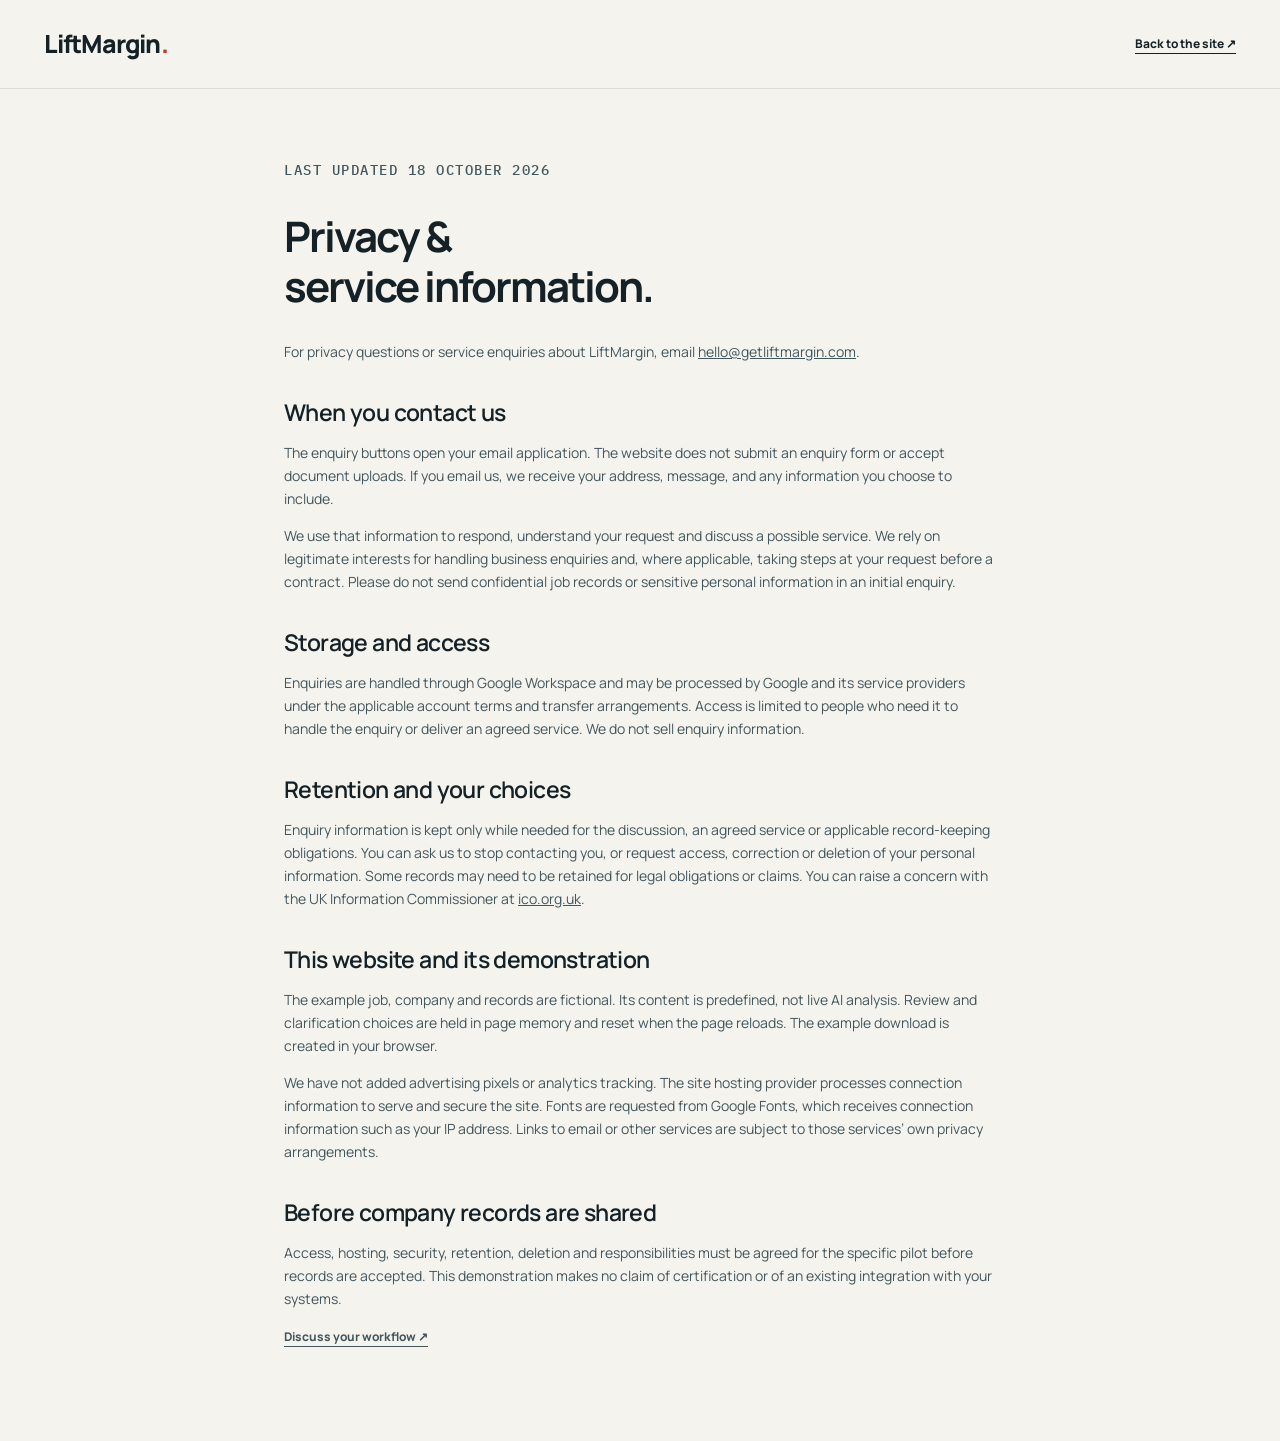
==== site/privacy.html @ 20a8ee42 "Add LiftMargin website source and assets" ====
<!doctype html><html lang="en-GB"><head><meta charset="utf-8"><meta name="viewport" content="width=device-width,initial-scale=1"><title>Privacy & service information — LiftMargin</title><meta name="description" content="How LiftMargin handles initial enquiries and information about this demonstration."><link rel="icon" href="assets/favicon.svg" type="image/svg+xml"><link rel="stylesheet" href="style.css"></head><body><header><nav class="wrap"><a class="wordmark" href="index.html">LiftMargin<span class="wordmark-dot">.</span></a><a class="text-link" href="index.html">Back to the site ↗</a></nav></header><main class="wrap privacy-main"><p class="eyebrow">LAST UPDATED 18 OCTOBER 2026</p><h1>Privacy &amp;<br>service information.</h1><p>For privacy questions or service enquiries about LiftMargin, email <a href="mailto:hello@getliftmargin.com">hello@getliftmargin.com</a>.</p><h2>When you contact us</h2><p>The enquiry buttons open your email application. The website does not submit an enquiry form or accept document uploads. If you email us, we receive your address, message, and any information you choose to include.</p><p>We use that information to respond, understand your request and discuss a possible service. We rely on legitimate interests for handling business enquiries and, where applicable, taking steps at your request before a contract. Please do not send confidential job records or sensitive personal information in an initial enquiry.</p><h2>Storage and access</h2><p>Enquiries are handled through Google Workspace and may be processed by Google and its service providers under the applicable account terms and transfer arrangements. Access is limited to people who need it to handle the enquiry or deliver an agreed service. We do not sell enquiry information.</p><h2>Retention and your choices</h2><p>Enquiry information is kept only while needed for the discussion, an agreed service or applicable record-keeping obligations. You can ask us to stop contacting you, or request access, correction or deletion of your personal information. Some records may need to be retained for legal obligations or claims. You can raise a concern with the UK Information Commissioner at <a href="https://ico.org.uk/make-a-complaint/">ico.org.uk</a>.</p><h2>This website and its demonstration</h2><p>The example job, company and records are fictional. Its content is predefined, not live AI analysis. Review and clarification choices are held in page memory and reset when the page reloads. The example download is created in your browser.</p><p>We have not added advertising pixels or analytics tracking. The site hosting provider processes connection information to serve and secure the site. Fonts are requested from Google Fonts, which receives connection information such as your IP address. Links to email or other services are subject to those services’ own privacy arrangements.</p><h2>Before company records are shared</h2><p>Access, hosting, security, retention, deletion and responsibilities must be agreed for the specific pilot before records are accepted. This demonstration makes no claim of certification or of an existing integration with your systems.</p><p><a class="text-link" href="index.html#contact">Discuss your workflow ↗</a></p></main></body></html>
---- site/style.css ----
@import url('https://fonts.googleapis.com/css2?family=Manrope:wght@400;500;600;650;700;750;800&family=IBM+Plex+Mono:wght@400;500&display=swap');
:root{--ink:#142127;--chalk:#f5f3ed;--steel:#53666d;--line:#d9ddd7;--orange:#b8401e;--amber:#76500b}*{box-sizing:border-box}html{scroll-behavior:smooth;scroll-padding-top:100px}body{margin:0;color:var(--ink);background:var(--chalk);font:16px/1.65 Manrope,Arial,sans-serif}button,input,textarea{font:inherit}button,a{-webkit-tap-highlight-color:transparent}a{color:inherit}button{cursor:pointer}a:focus-visible,button:focus-visible,summary:focus-visible{outline:3px solid #e37c39;outline-offset:5px}button:disabled{cursor:default}.wrap{max-width:1280px;margin:auto;padding-left:44px;padding-right:44px}header{background:#f5f3edf5;border-bottom:1px solid var(--line);position:sticky;top:0;z-index:10;backdrop-filter:blur(12px)}nav{height:88px;display:flex;align-items:center;justify-content:space-between;gap:30px}.wordmark{font-size:25px;font-weight:800;letter-spacing:-1.2px;text-decoration:none;display:flex;gap:7px;align-items:center}.wordmark-dot{color:var(--orange);margin-left:-6px}.navlinks{display:flex;gap:28px;font-size:13px;font-weight:650}.navlinks a{text-decoration:none}.navlinks a:hover,.text-link:hover{color:var(--orange)}.button{background:var(--orange);color:white;border:1px solid transparent;border-radius:4px;padding:15px 20px;text-decoration:none;display:inline-flex;align-items:center;justify-content:center;gap:25px;font-size:13px;font-weight:750;line-height:1.5;min-height:48px;transition:background .15s,transform .15s}.button:hover{background:#913017}.button.small{padding:11px 15px;font-size:12px;min-height:44px}.button.secondary{background:transparent;border-color:#8b999b;color:var(--ink)}.button.secondary:hover{background:#e8ece7}.button.paper{background:var(--chalk);color:var(--ink)}.button.paper:hover{background:white}.hero{padding-top:75px;padding-bottom:88px;display:grid;grid-template-columns:1.05fr 1fr;gap:35px;align-items:center;min-height:730px}.eyebrow{font:500 10px/1.7 'IBM Plex Mono',monospace;letter-spacing:1.5px;margin:0 0 23px;color:var(--steel)}.eyebrow span{display:inline-block;width:7px;height:7px;background:var(--orange);border-radius:50%;margin-right:6px}.hero h1{font-size:clamp(42px,4.5vw,65px);font-weight:650;line-height:1.08;letter-spacing:-3.5px;margin:0 0 27px}.hero h1 em{color:var(--orange);font-style:normal}.lead{font-size:16px;line-height:1.85;max-width:480px;color:#42565e}.actions{display:flex;gap:22px;align-items:center;flex-wrap:wrap;margin-top:28px}.text-link{font-size:12px;font-weight:750;text-underline-offset:5px}.micro{font-size:11px;line-height:1.7;color:var(--steel)}.hero-copy>.micro{margin-top:20px}.hero-scene{position:relative;padding-bottom:120px;padding-top:5px}.hero-scene figure{margin:0 0 0 25px}.hero-scene img{width:100%;height:340px;object-fit:cover;border-radius:4px;display:block}.hero-scene figcaption{font-size:9px;text-align:right;color:var(--steel);margin-top:7px}.hero-note{position:absolute;bottom:0;left:0;width:88%;padding:23px 26px;background:white;box-shadow:0 16px 45px #1421271a;border:1px solid #daddd5;border-radius:5px}.note-top{display:flex;justify-content:space-between;gap:10px;align-items:center}.mono{font:400 9px/1.7 'IBM Plex Mono',monospace;letter-spacing:.7px}.fiction-label{font:500 8px/1.6 'IBM Plex Mono',monospace;letter-spacing:.6px;border:1px solid #8b999b;padding:3px 6px;border-radius:2px;display:inline-block}.hero-note h2{font-size:23px;letter-spacing:-.8px;line-height:1.3;margin:15px 0 4px}.hero-note>p{font-size:11px;margin:0 0 14px;color:var(--steel)}.note-row{display:flex;justify-content:space-between;font-size:11px;border-top:1px solid #edf0eb;padding:7px 0}.source-tag{font:10px monospace;color:#296149;margin-left:5px}.warning{padding:9px 11px;background:#f7efdd;border-left:2px solid #9a6500;color:#76500b;font-size:11px;font-weight:700;margin:9px 0}.hero-note>p.micro{font-size:9px;margin:10px 0 0}.section-rule{display:flex;justify-content:space-between;align-items:center;border-top:1px solid #c8cfca;padding-top:17px;font-size:10px;color:var(--steel)}.section{padding-top:85px;padding-bottom:85px}h2{font-size:38px;line-height:1.2;font-weight:600;letter-spacing:-1.7px;margin:0}.section-heading{display:grid;grid-template-columns:1.2fr 1fr;gap:90px;align-items:end;margin-bottom:42px}.section-heading>p{margin:0;font-size:14px;color:var(--steel)}.records-strip{display:grid;grid-template-columns:repeat(4,1fr);border:1px solid #ced4cf;border-radius:4px;background:#fafaf6}.records-strip article{padding:26px 22px;border-right:1px solid #ced4cf}.records-strip article:last-child{border:0}.records-strip .mono{color:#6b7d83}.records-strip h3{font-size:16px;font-weight:650;margin:15px 0 8px;letter-spacing:-.4px}.records-strip p{font-size:12px;color:var(--steel);margin:0}.demo-section{background:var(--ink);color:var(--chalk)}.light{color:#bcc8cb}.demo-heading{display:flex;justify-content:space-between;gap:60px;align-items:end;margin-bottom:35px}.demo-heading>p{color:#bac8cc;max-width:300px;font-size:13px}.demo-disclosure{display:flex;justify-content:space-between;gap:15px;font-size:10px;color:#c5cfcd;align-items:center;padding:0 0 15px}.demo-shell{background:#fff;color:var(--ink);display:grid;grid-template-columns:235px minmax(0,1fr) 230px;border-radius:5px;overflow:hidden}.source-tray{background:#eef0eb;padding:23px 15px}.panel-label{display:flex;justify-content:space-between;color:#5a6b71;margin:0 0 22px}.source-button{width:100%;border:1px solid #d5dcd3;background:#fafbf8;display:flex;align-items:center;gap:10px;text-align:left;padding:13px 8px;margin-bottom:9px;border-radius:3px;color:var(--ink)}.source-button:hover{border-color:#6b7d83;background:white}.source-button strong{display:block;font-size:10px;font-weight:750}.source-button small{display:block;font-size:9px;color:var(--steel);margin-top:4px}.source-button b{margin-left:auto;font-weight:400}.file-icon{display:grid;place-items:center;background:#e2e7df;width:27px;height:34px;border:1px solid #c8d0c6;font:15px monospace;flex-shrink:0}.tray-note{margin:28px 3px;font-size:10px;line-height:1.8;color:var(--steel)}.brief{padding:25px 30px}.brief-meta{display:flex;justify-content:space-between;gap:10px;font-size:8px;color:var(--steel);padding-bottom:20px;border-bottom:1px solid #e6eae3}.brief h3{font-size:29px;letter-spacing:-1px;line-height:1.3;margin:23px 0 3px}.brief-sub{font-size:11px;color:var(--steel);margin:0 0 28px}.brief-block{margin:22px 0}.brief h4{font-size:10px;text-transform:uppercase;letter-spacing:1px;margin:0 0 8px;color:#53666d}.brief-block p,.brief-block li{font-size:12px;line-height:1.9}.brief-block ul{padding-left:17px}.brief-block li{margin-bottom:9px}.citation{border:0;background:#e9f0e8;color:#28543f;font:10px/1.6 'IBM Plex Mono',monospace;border-radius:2px;padding:2px 5px;white-space:nowrap}.identity-alert{display:block;width:100%;border:1px solid #dfc68f;background:#fbf5e7;color:#64450e;text-align:left;padding:15px 13px;border-radius:3px}.identity-alert strong{display:block;font-size:15px;margin:6px 0}.identity-alert strong span{font-size:9px;font-weight:400;margin:0 6px}.identity-alert small{font-size:10px}.brief-foot{border-top:1px solid #e6eae3;padding-top:20px}.brief-foot p{font-size:9px;color:var(--steel)}.questions-panel{border-left:1px solid #e1e6df;padding:24px 18px;background:#fafaf7}.questions-panel h3{font-size:18px;font-weight:600;line-height:1.4;letter-spacing:-.5px}.question-add{font-size:10px;color:var(--ink);background:white;border:1px solid #cad1c6;padding:10px 9px;border-radius:3px;text-align:left;width:100%;margin-bottom:8px}.question-add:hover{background:#edf1e9}.question-add:disabled{color:#687769;background:#ecf0e8}#questions{list-style:none;padding:0}#questions li{font-size:10px;padding:10px 0;border-top:1px solid #dce1d7;display:flex;gap:8px}#questions button{margin-left:auto;align-self:start;background:none;border:0;font-size:18px;line-height:1;color:#76500b}.demo-toolbar{display:flex;justify-content:space-between;gap:20px;align-items:center;margin:20px 0}.demo-toolbar p{font-size:10px;color:#b8c6c9;max-width:340px}.demo-toolbar>div{display:flex;align-items:center;gap:20px}.reset{border:0;background:none;color:var(--chalk);font-size:11px;text-decoration:underline;text-underline-offset:4px}.demo-about{border-top:1px solid #45535a;padding-top:16px;color:#b8c6c9;font-size:11px}.demo-about summary{cursor:pointer}.demo-about p{max-width:850px}.outcome-list article{display:grid;grid-template-columns:55px 1fr 1fr;gap:30px;padding:27px 0;border-top:1px solid #cbd2ca;align-items:start}.number{font:12px monospace;color:var(--orange)}.outcome-list h3{margin:0;font-size:19px;letter-spacing:-.6px;font-weight:600}.outcome-list p{font-size:13px;color:var(--steel);margin:0}.pilot-section{background:#e9ece4}.pilot-steps{list-style:none;margin:0;padding:0;display:grid;grid-template-columns:repeat(4,1fr);gap:30px}.pilot-steps li{border-top:2px solid #7b8d80;padding-top:20px}.pilot-steps h3{font-size:18px;line-height:1.5;font-weight:650;letter-spacing:-.5px}.pilot-steps p{font-size:12px;color:var(--steel)}.faq{display:grid;grid-template-columns:1fr 1.4fr;gap:90px}.faq details{border-top:1px solid #cbd2ca;padding:20px 0}.faq summary{font-weight:650;font-size:14px;cursor:pointer;list-style:none;padding-right:25px;position:relative}.faq summary:after{content:'+';position:absolute;right:0;font-size:20px;font-weight:400}.faq details[open] summary:after{content:'−'}.faq details p{font-size:13px;color:var(--steel)}.contact-section{background:#24383b;color:var(--chalk);padding:75px 0}.contact-section h2{font-size:49px;letter-spacing:-2px}.contact-section p:not(.eyebrow){max-width:540px;font-size:14px;color:#d2dcda;margin:23px 0}.contact-section .email{display:inline-block;margin-left:25px;font-size:13px;text-underline-offset:4px}.contact-section p.contact-note{font-size:10px;color:#b9c8c6;margin-bottom:0}footer{display:flex;flex-wrap:wrap;align-items:center;gap:25px;padding-top:35px!important;padding-bottom:35px!important}footer .wordmark{font-size:21px}footer p,footer>a:not(.wordmark),footer>span{font-size:10px;color:var(--steel)}footer p{margin-right:auto}dialog{border:1px solid #cbd2ca;border-radius:6px;padding:30px;max-width:650px;width:calc(100% - 32px);max-height:85vh;overflow:auto;color:var(--ink);background:#fafbf7;box-shadow:0 30px 100px #0005}dialog::backdrop{background:#0b1a20b8;backdrop-filter:blur(4px)}.dialog-head{display:flex;justify-content:space-between;align-items:center;margin-bottom:20px}#close-dialog{font-size:30px;border:0;background:none;line-height:1;padding:5px 10px}dialog h2{font-size:27px}dialog .fiction-label{margin-top:16px}#source-content{font-size:14px;line-height:1.9;margin:20px 0}#source-content dl{display:grid;grid-template-columns:100px 1fr;gap:9px;font-size:12px}#source-content dt{color:var(--steel)}#source-content dd{margin:0}#source-content .record-body{border-top:1px solid #d7ddd3;padding-top:20px;margin-top:20px}.dialog-bottom{border-top:1px solid #d7ddd3;padding-top:20px}.privacy-main{max-width:800px;padding-top:70px;padding-bottom:80px}.privacy-main h1{font-size:42px;letter-spacing:-2px;line-height:1.2}.privacy-main h2{font-size:23px;letter-spacing:-.6px;margin-top:36px}.privacy-main p,.privacy-main li{font-size:14px;color:#42565e}
@media(min-width:1500px){.hero{min-height:760px}}@media(max-width:1050px){.wrap{padding-left:28px;padding-right:28px}.navlinks{gap:16px}.hero{gap:25px}.hero h1{font-size:51px}.hero-scene img{height:300px}.hero-note{width:95%;padding:20px}.demo-shell{grid-template-columns:190px 1fr}.questions-panel{grid-column:1/-1;border-top:1px solid #dce1d7;padding:22px;display:grid;grid-template-columns:1fr 1fr;gap:0 25px}.questions-panel h3{margin:0}.questions-panel .panel-label{grid-column:1/-1}.questions-panel .micro{margin:10px 0}.section-heading{gap:40px}.records-strip article{padding:20px 15px}.hero .actions{gap:15px}.pilot-steps{gap:20px}.faq{gap:40px}}@media(max-width:750px){html{scroll-padding-top:80px}.wrap{padding-left:22px;padding-right:22px}nav{height:75px;gap:12px}.wordmark{font-size:22px}.wordmark svg{width:23px}.navlinks{display:none}nav>.button{font-size:10px;padding:9px 10px;gap:8px}.hero{display:block;padding-top:45px;padding-bottom:55px;min-height:0}.hero h1{font-size:48px;letter-spacing:-2.7px}.lead{font-size:14px;max-width:none}.hero-scene{margin-top:38px;padding-bottom:145px}.hero-scene figure{margin-left:25px}.hero-scene img{height:290px}.hero-note{width:88%;padding:22px;bottom:0}.hero-note h2{font-size:23px}.hero-copy>.micro{font-size:10px}.section-rule{font-size:9px;gap:15px}.section{padding-top:55px;padding-bottom:55px}h2{font-size:31px;letter-spacing:-1.3px}.section-heading{display:block;margin-bottom:28px}.section-heading>p{font-size:13px;margin-top:22px}.records-strip{grid-template-columns:1fr 1fr}.records-strip article:nth-child(2){border-right:0}.records-strip article:nth-child(-n+2){border-bottom:1px solid #ced4cf}.records-strip h3{font-size:14px}.records-strip p{font-size:11px}.demo-heading{display:block}.demo-heading>p{max-width:none;margin-top:20px}.demo-disclosure{display:block}.demo-disclosure>span:last-child{display:block;margin-top:10px}.demo-shell{display:block}.source-tray{display:grid;grid-template-columns:1fr 1fr;gap:8px;padding:18px 12px}.source-tray .panel-label{grid-column:1/-1;margin-bottom:7px}.source-button{margin:0;padding:10px 7px;gap:7px}.source-button b{display:none}.source-button strong{font-size:9px}.source-button small{font-size:8px}.file-icon{width:22px;height:28px}.tray-note{display:none}.brief{padding:24px 20px}.brief-meta{font-size:7px}.brief-block p,.brief-block li{font-size:12px}.identity-alert strong{font-size:14px}.questions-panel{display:block}.questions-panel h3 br{display:none}.questions-panel .question-add{margin-top:5px;width:100%}.demo-toolbar{display:block}.demo-toolbar>div{gap:15px;flex-wrap:wrap}.demo-toolbar p{max-width:none}.outcome-list article{grid-template-columns:30px 1fr;gap:10px}.outcome-list p{grid-column:2}.outcome-list h3{font-size:17px}.pilot-steps{grid-template-columns:1fr 1fr;gap:25px}.pilot-steps h3{font-size:16px}.faq{display:block}.faq>div:first-child{margin-bottom:30px}.contact-section{padding:55px 0}.contact-section h2{font-size:36px}.contact-section .email{display:block;margin:20px 0 0}.contact-section p:not(.eyebrow){font-size:13px}footer{gap:16px}footer p{flex-basis:100%;margin:0}dialog{padding:22px}dialog h2{font-size:24px}}@media(prefers-reduced-motion:reduce){html{scroll-behavior:auto}*{transition:none!important}}

.commercial-purpose{border-left:3px solid var(--orange);padding:4px 0 4px 23px;margin:0 0 38px;max-width:880px}.commercial-purpose h3{font-size:18px;margin:0 0 8px}.commercial-purpose p{font-size:14px;color:var(--steel);margin:0}.hero h1{font-size:clamp(38px,4.1vw,59px)}@media(max-width:750px){.hero h1{font-size:43px}.contact-section h2{font-size:34px}}
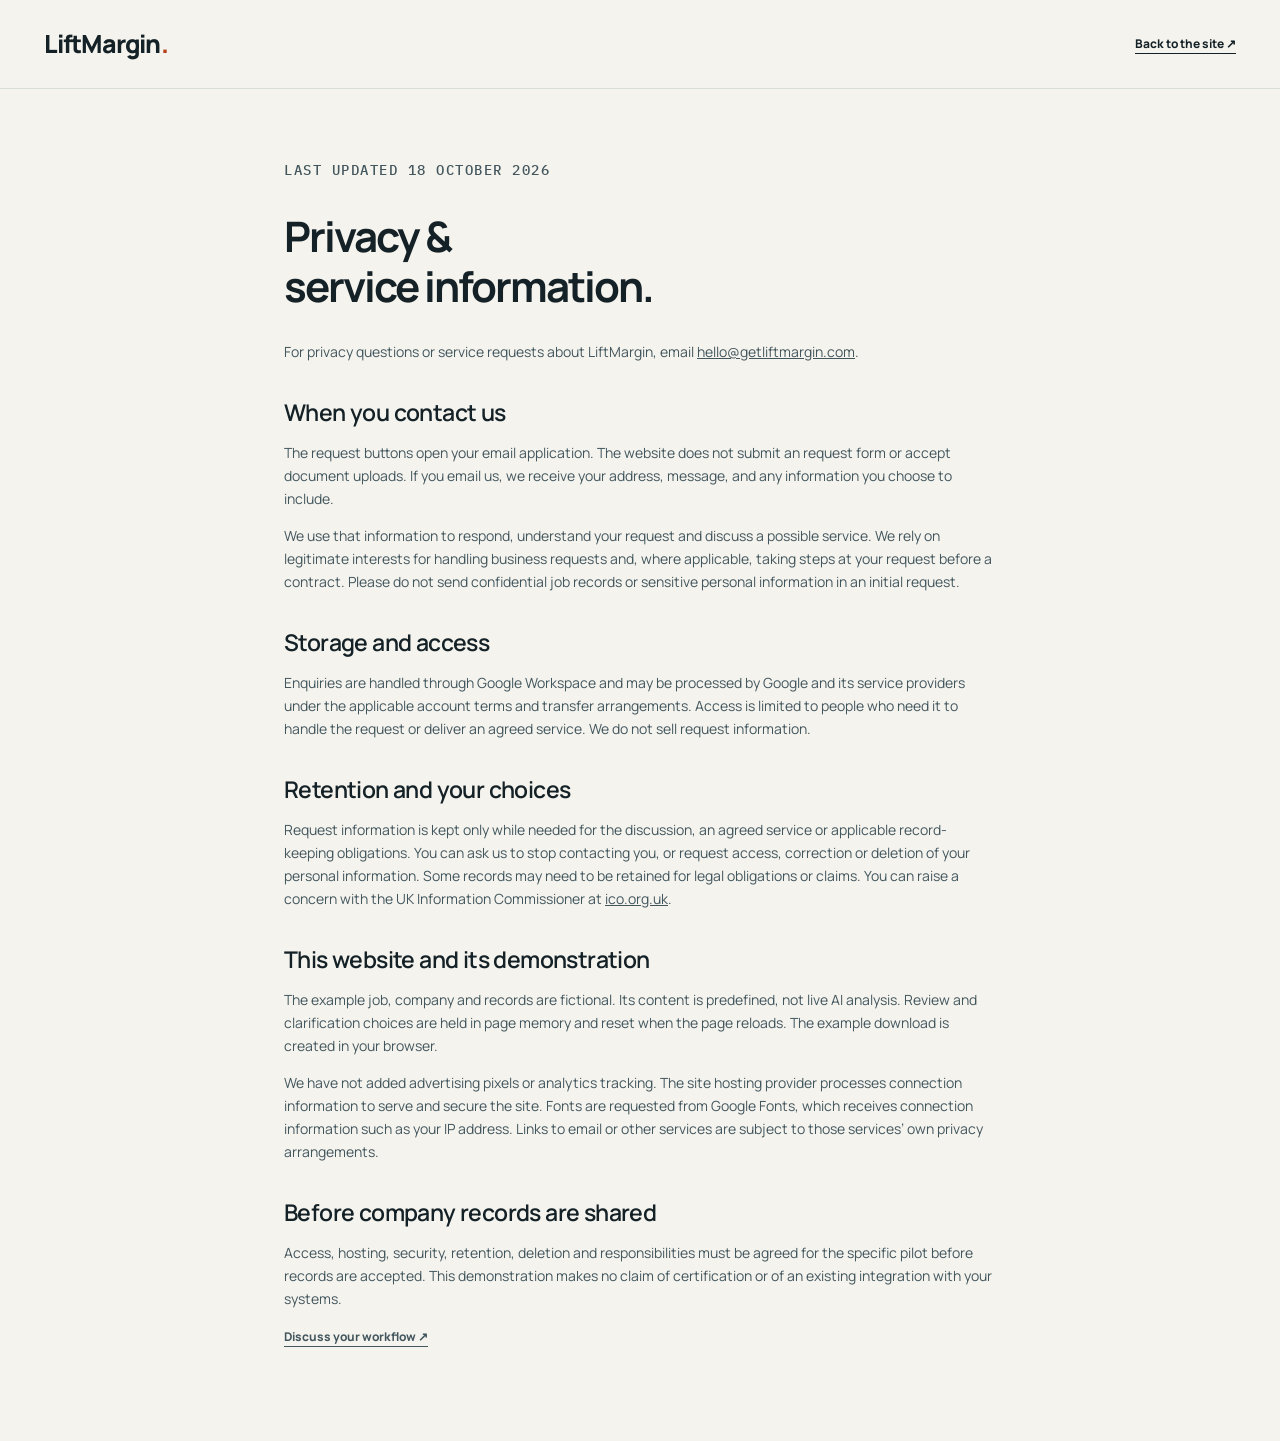
==== commit 6bf6cf7e: "Clarify managed service offer and adapt website for US buyers" ====
--- a/site/privacy.html
+++ b/site/privacy.html
@@ -1 +1 @@
-<!doctype html><html lang="en-GB"><head><meta charset="utf-8"><meta name="viewport" content="width=device-width,initial-scale=1"><title>Privacy & service information — LiftMargin</title><meta name="description" content="How LiftMargin handles initial enquiries and information about this demonstration."><link rel="icon" href="assets/favicon.svg" type="image/svg+xml"><link rel="stylesheet" href="style.css"></head><body><header><nav class="wrap"><a class="wordmark" href="index.html">LiftMargin<span class="wordmark-dot">.</span></a><a class="text-link" href="index.html">Back to the site ↗</a></nav></header><main class="wrap privacy-main"><p class="eyebrow">LAST UPDATED 18 OCTOBER 2026</p><h1>Privacy &amp;<br>service information.</h1><p>For privacy questions or service enquiries about LiftMargin, email <a href="mailto:hello@getliftmargin.com">hello@getliftmargin.com</a>.</p><h2>When you contact us</h2><p>The enquiry buttons open your email application. The website does not submit an enquiry form or accept document uploads. If you email us, we receive your address, message, and any information you choose to include.</p><p>We use that information to respond, understand your request and discuss a possible service. We rely on legitimate interests for handling business enquiries and, where applicable, taking steps at your request before a contract. Please do not send confidential job records or sensitive personal information in an initial enquiry.</p><h2>Storage and access</h2><p>Enquiries are handled through Google Workspace and may be processed by Google and its service providers under the applicable account terms and transfer arrangements. Access is limited to people who need it to handle the enquiry or deliver an agreed service. We do not sell enquiry information.</p><h2>Retention and your choices</h2><p>Enquiry information is kept only while needed for the discussion, an agreed service or applicable record-keeping obligations. You can ask us to stop contacting you, or request access, correction or deletion of your personal information. Some records may need to be retained for legal obligations or claims. You can raise a concern with the UK Information Commissioner at <a href="https://ico.org.uk/make-a-complaint/">ico.org.uk</a>.</p><h2>This website and its demonstration</h2><p>The example job, company and records are fictional. Its content is predefined, not live AI analysis. Review and clarification choices are held in page memory and reset when the page reloads. The example download is created in your browser.</p><p>We have not added advertising pixels or analytics tracking. The site hosting provider processes connection information to serve and secure the site. Fonts are requested from Google Fonts, which receives connection information such as your IP address. Links to email or other services are subject to those services’ own privacy arrangements.</p><h2>Before company records are shared</h2><p>Access, hosting, security, retention, deletion and responsibilities must be agreed for the specific pilot before records are accepted. This demonstration makes no claim of certification or of an existing integration with your systems.</p><p><a class="text-link" href="index.html#contact">Discuss your workflow ↗</a></p></main></body></html>
+<!doctype html><html lang="en-US"><head><meta charset="utf-8"><meta name="viewport" content="width=device-width,initial-scale=1"><title>Privacy & service information — LiftMargin</title><meta name="description" content="How LiftMargin handles initial requests and information about this demonstration."><link rel="icon" href="assets/favicon.svg" type="image/svg+xml"><link rel="stylesheet" href="style.css"></head><body><header><nav class="wrap"><a class="wordmark" href="index.html">LiftMargin<span class="wordmark-dot">.</span></a><a class="text-link" href="index.html">Back to the site ↗</a></nav></header><main class="wrap privacy-main"><p class="eyebrow">LAST UPDATED 18 OCTOBER 2026</p><h1>Privacy &amp;<br>service information.</h1><p>For privacy questions or service requests about LiftMargin, email <a href="mailto:hello@getliftmargin.com">hello@getliftmargin.com</a>.</p><h2>When you contact us</h2><p>The request buttons open your email application. The website does not submit an request form or accept document uploads. If you email us, we receive your address, message, and any information you choose to include.</p><p>We use that information to respond, understand your request and discuss a possible service. We rely on legitimate interests for handling business requests and, where applicable, taking steps at your request before a contract. Please do not send confidential job records or sensitive personal information in an initial request.</p><h2>Storage and access</h2><p>Enquiries are handled through Google Workspace and may be processed by Google and its service providers under the applicable account terms and transfer arrangements. Access is limited to people who need it to handle the request or deliver an agreed service. We do not sell request information.</p><h2>Retention and your choices</h2><p>Request information is kept only while needed for the discussion, an agreed service or applicable record-keeping obligations. You can ask us to stop contacting you, or request access, correction or deletion of your personal information. Some records may need to be retained for legal obligations or claims. You can raise a concern with the UK Information Commissioner at <a href="https://ico.org.uk/make-a-complaint/">ico.org.uk</a>.</p><h2>This website and its demonstration</h2><p>The example job, company and records are fictional. Its content is predefined, not live AI analysis. Review and clarification choices are held in page memory and reset when the page reloads. The example download is created in your browser.</p><p>We have not added advertising pixels or analytics tracking. The site hosting provider processes connection information to serve and secure the site. Fonts are requested from Google Fonts, which receives connection information such as your IP address. Links to email or other services are subject to those services’ own privacy arrangements.</p><h2>Before company records are shared</h2><p>Access, hosting, security, retention, deletion and responsibilities must be agreed for the specific pilot before records are accepted. This demonstration makes no claim of certification or of an existing integration with your systems.</p><p><a class="text-link" href="index.html#contact">Discuss your workflow ↗</a></p></main></body></html>
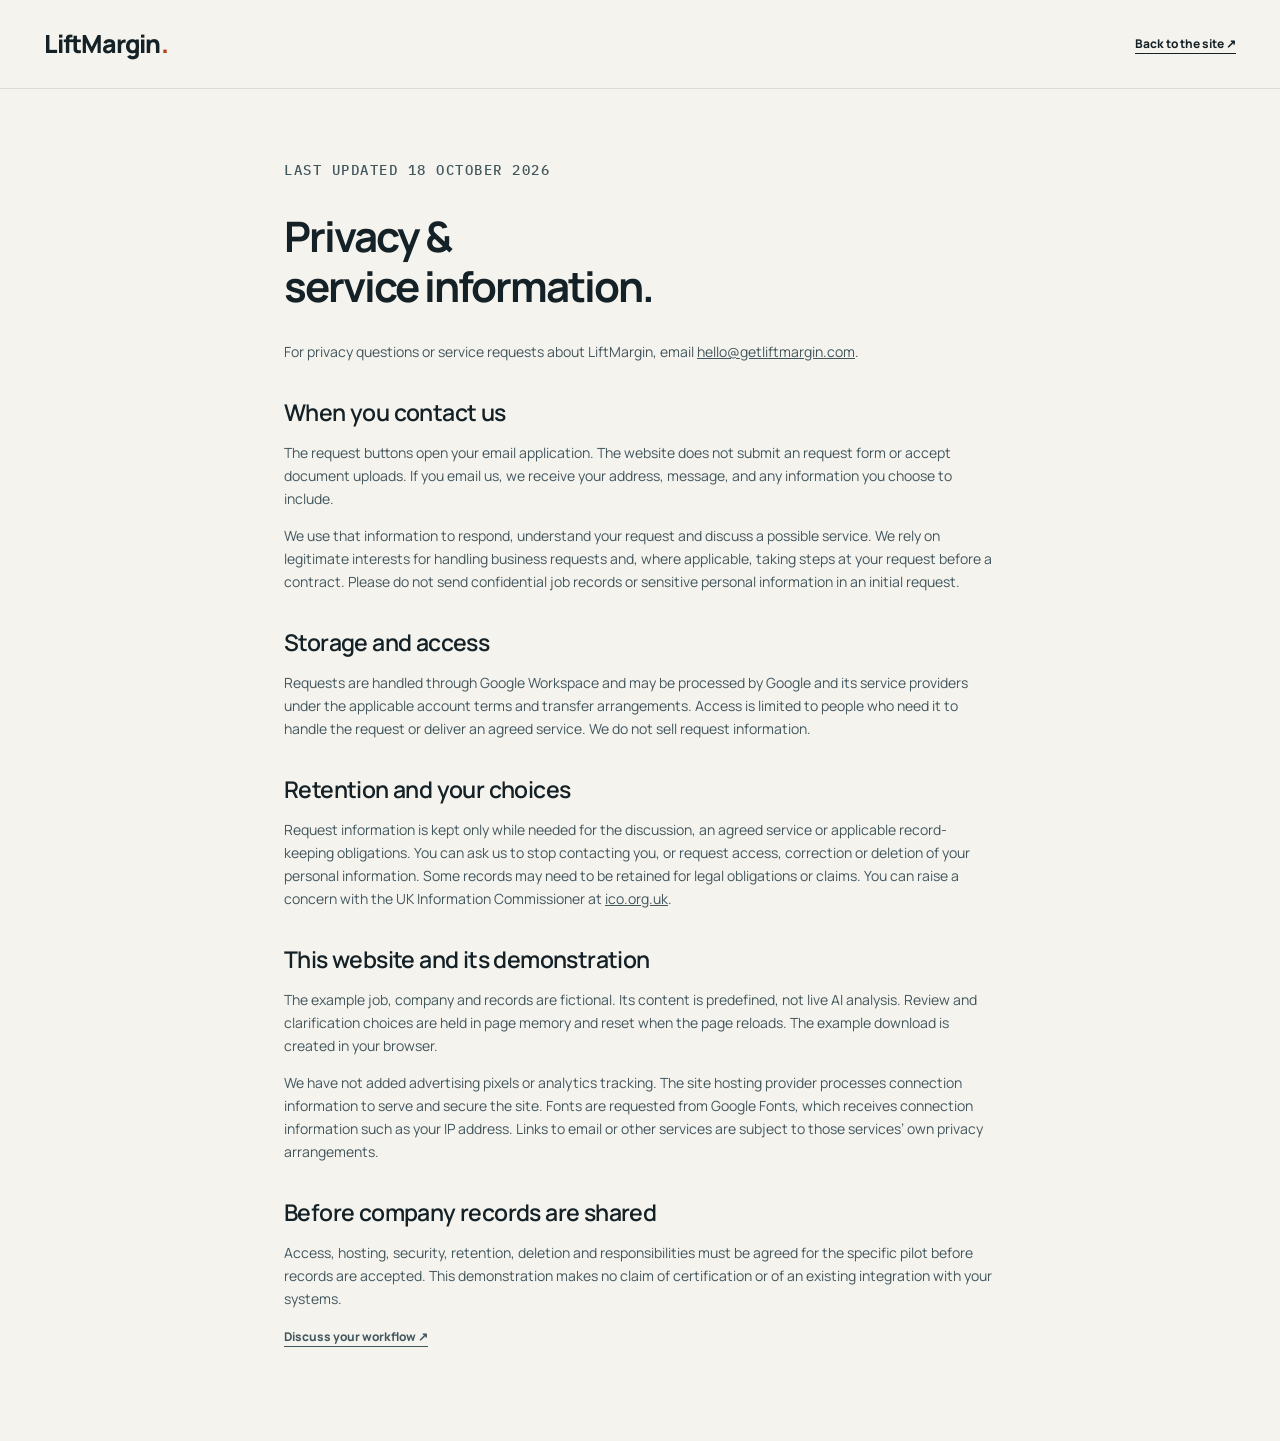
==== commit c2586774: "Use consistent request wording in privacy information" ====
--- a/site/privacy.html
+++ b/site/privacy.html
@@ -1 +1 @@
-<!doctype html><html lang="en-US"><head><meta charset="utf-8"><meta name="viewport" content="width=device-width,initial-scale=1"><title>Privacy & service information — LiftMargin</title><meta name="description" content="How LiftMargin handles initial requests and information about this demonstration."><link rel="icon" href="assets/favicon.svg" type="image/svg+xml"><link rel="stylesheet" href="style.css"></head><body><header><nav class="wrap"><a class="wordmark" href="index.html">LiftMargin<span class="wordmark-dot">.</span></a><a class="text-link" href="index.html">Back to the site ↗</a></nav></header><main class="wrap privacy-main"><p class="eyebrow">LAST UPDATED 18 OCTOBER 2026</p><h1>Privacy &amp;<br>service information.</h1><p>For privacy questions or service requests about LiftMargin, email <a href="mailto:hello@getliftmargin.com">hello@getliftmargin.com</a>.</p><h2>When you contact us</h2><p>The request buttons open your email application. The website does not submit an request form or accept document uploads. If you email us, we receive your address, message, and any information you choose to include.</p><p>We use that information to respond, understand your request and discuss a possible service. We rely on legitimate interests for handling business requests and, where applicable, taking steps at your request before a contract. Please do not send confidential job records or sensitive personal information in an initial request.</p><h2>Storage and access</h2><p>Enquiries are handled through Google Workspace and may be processed by Google and its service providers under the applicable account terms and transfer arrangements. Access is limited to people who need it to handle the request or deliver an agreed service. We do not sell request information.</p><h2>Retention and your choices</h2><p>Request information is kept only while needed for the discussion, an agreed service or applicable record-keeping obligations. You can ask us to stop contacting you, or request access, correction or deletion of your personal information. Some records may need to be retained for legal obligations or claims. You can raise a concern with the UK Information Commissioner at <a href="https://ico.org.uk/make-a-complaint/">ico.org.uk</a>.</p><h2>This website and its demonstration</h2><p>The example job, company and records are fictional. Its content is predefined, not live AI analysis. Review and clarification choices are held in page memory and reset when the page reloads. The example download is created in your browser.</p><p>We have not added advertising pixels or analytics tracking. The site hosting provider processes connection information to serve and secure the site. Fonts are requested from Google Fonts, which receives connection information such as your IP address. Links to email or other services are subject to those services’ own privacy arrangements.</p><h2>Before company records are shared</h2><p>Access, hosting, security, retention, deletion and responsibilities must be agreed for the specific pilot before records are accepted. This demonstration makes no claim of certification or of an existing integration with your systems.</p><p><a class="text-link" href="index.html#contact">Discuss your workflow ↗</a></p></main></body></html>
+<!doctype html><html lang="en-US"><head><meta charset="utf-8"><meta name="viewport" content="width=device-width,initial-scale=1"><title>Privacy & service information — LiftMargin</title><meta name="description" content="How LiftMargin handles initial requests and information about this demonstration."><link rel="icon" href="assets/favicon.svg" type="image/svg+xml"><link rel="stylesheet" href="style.css"></head><body><header><nav class="wrap"><a class="wordmark" href="index.html">LiftMargin<span class="wordmark-dot">.</span></a><a class="text-link" href="index.html">Back to the site ↗</a></nav></header><main class="wrap privacy-main"><p class="eyebrow">LAST UPDATED 18 OCTOBER 2026</p><h1>Privacy &amp;<br>service information.</h1><p>For privacy questions or service requests about LiftMargin, email <a href="mailto:hello@getliftmargin.com">hello@getliftmargin.com</a>.</p><h2>When you contact us</h2><p>The request buttons open your email application. The website does not submit an request form or accept document uploads. If you email us, we receive your address, message, and any information you choose to include.</p><p>We use that information to respond, understand your request and discuss a possible service. We rely on legitimate interests for handling business requests and, where applicable, taking steps at your request before a contract. Please do not send confidential job records or sensitive personal information in an initial request.</p><h2>Storage and access</h2><p>Requests are handled through Google Workspace and may be processed by Google and its service providers under the applicable account terms and transfer arrangements. Access is limited to people who need it to handle the request or deliver an agreed service. We do not sell request information.</p><h2>Retention and your choices</h2><p>Request information is kept only while needed for the discussion, an agreed service or applicable record-keeping obligations. You can ask us to stop contacting you, or request access, correction or deletion of your personal information. Some records may need to be retained for legal obligations or claims. You can raise a concern with the UK Information Commissioner at <a href="https://ico.org.uk/make-a-complaint/">ico.org.uk</a>.</p><h2>This website and its demonstration</h2><p>The example job, company and records are fictional. Its content is predefined, not live AI analysis. Review and clarification choices are held in page memory and reset when the page reloads. The example download is created in your browser.</p><p>We have not added advertising pixels or analytics tracking. The site hosting provider processes connection information to serve and secure the site. Fonts are requested from Google Fonts, which receives connection information such as your IP address. Links to email or other services are subject to those services’ own privacy arrangements.</p><h2>Before company records are shared</h2><p>Access, hosting, security, retention, deletion and responsibilities must be agreed for the specific pilot before records are accepted. This demonstration makes no claim of certification or of an existing integration with your systems.</p><p><a class="text-link" href="index.html#contact">Discuss your workflow ↗</a></p></main></body></html>
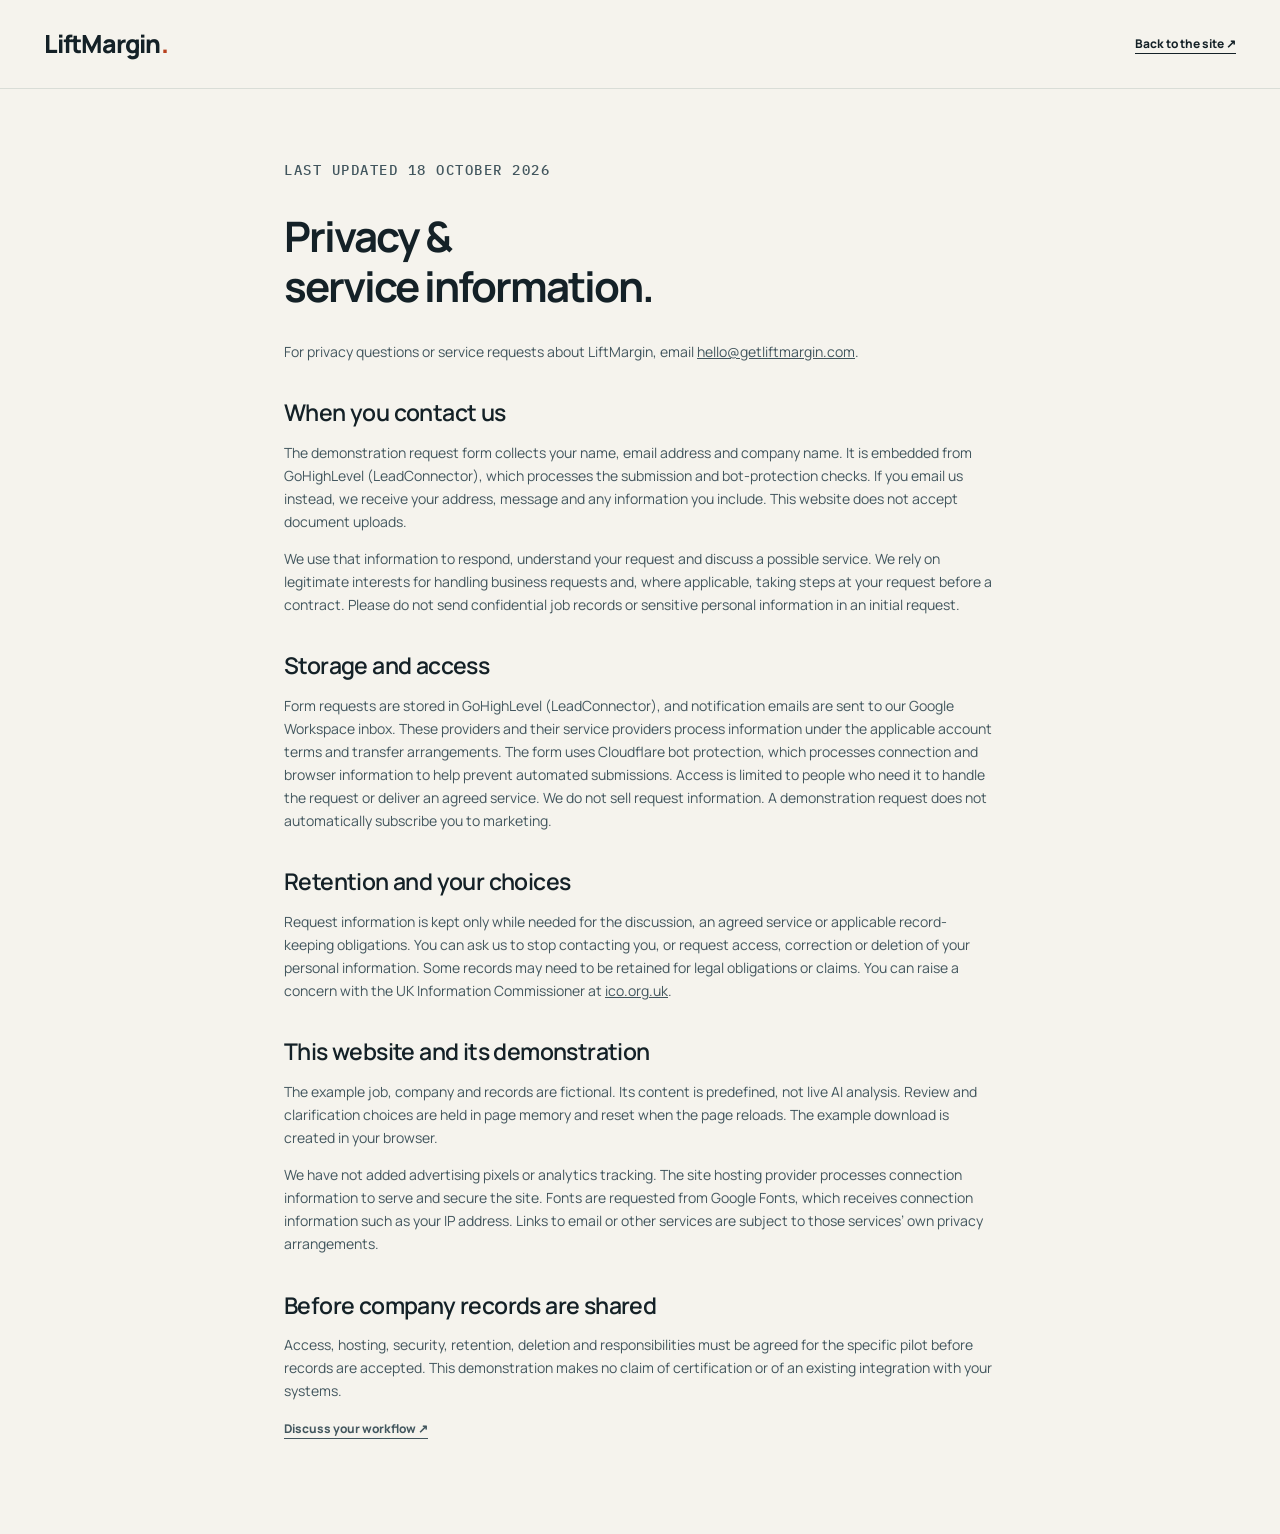
==== commit 50fd2969: "Connect demonstration requests to GoHighLevel form" ====
--- a/site/privacy.html
+++ b/site/privacy.html
@@ -1 +1 @@
-<!doctype html><html lang="en-US"><head><meta charset="utf-8"><meta name="viewport" content="width=device-width,initial-scale=1"><title>Privacy & service information — LiftMargin</title><meta name="description" content="How LiftMargin handles initial requests and information about this demonstration."><link rel="icon" href="assets/favicon.svg" type="image/svg+xml"><link rel="stylesheet" href="style.css"></head><body><header><nav class="wrap"><a class="wordmark" href="index.html">LiftMargin<span class="wordmark-dot">.</span></a><a class="text-link" href="index.html">Back to the site ↗</a></nav></header><main class="wrap privacy-main"><p class="eyebrow">LAST UPDATED 18 OCTOBER 2026</p><h1>Privacy &amp;<br>service information.</h1><p>For privacy questions or service requests about LiftMargin, email <a href="mailto:hello@getliftmargin.com">hello@getliftmargin.com</a>.</p><h2>When you contact us</h2><p>The request buttons open your email application. The website does not submit an request form or accept document uploads. If you email us, we receive your address, message, and any information you choose to include.</p><p>We use that information to respond, understand your request and discuss a possible service. We rely on legitimate interests for handling business requests and, where applicable, taking steps at your request before a contract. Please do not send confidential job records or sensitive personal information in an initial request.</p><h2>Storage and access</h2><p>Requests are handled through Google Workspace and may be processed by Google and its service providers under the applicable account terms and transfer arrangements. Access is limited to people who need it to handle the request or deliver an agreed service. We do not sell request information.</p><h2>Retention and your choices</h2><p>Request information is kept only while needed for the discussion, an agreed service or applicable record-keeping obligations. You can ask us to stop contacting you, or request access, correction or deletion of your personal information. Some records may need to be retained for legal obligations or claims. You can raise a concern with the UK Information Commissioner at <a href="https://ico.org.uk/make-a-complaint/">ico.org.uk</a>.</p><h2>This website and its demonstration</h2><p>The example job, company and records are fictional. Its content is predefined, not live AI analysis. Review and clarification choices are held in page memory and reset when the page reloads. The example download is created in your browser.</p><p>We have not added advertising pixels or analytics tracking. The site hosting provider processes connection information to serve and secure the site. Fonts are requested from Google Fonts, which receives connection information such as your IP address. Links to email or other services are subject to those services’ own privacy arrangements.</p><h2>Before company records are shared</h2><p>Access, hosting, security, retention, deletion and responsibilities must be agreed for the specific pilot before records are accepted. This demonstration makes no claim of certification or of an existing integration with your systems.</p><p><a class="text-link" href="index.html#contact">Discuss your workflow ↗</a></p></main></body></html>
+<!doctype html><html lang="en-US"><head><meta charset="utf-8"><meta name="viewport" content="width=device-width,initial-scale=1"><title>Privacy & service information — LiftMargin</title><meta name="description" content="How LiftMargin handles initial requests and information about this demonstration."><link rel="icon" href="assets/favicon.svg" type="image/svg+xml"><link rel="stylesheet" href="style.css"></head><body><header><nav class="wrap"><a class="wordmark" href="index.html">LiftMargin<span class="wordmark-dot">.</span></a><a class="text-link" href="index.html">Back to the site ↗</a></nav></header><main class="wrap privacy-main"><p class="eyebrow">LAST UPDATED 18 OCTOBER 2026</p><h1>Privacy &amp;<br>service information.</h1><p>For privacy questions or service requests about LiftMargin, email <a href="mailto:hello@getliftmargin.com">hello@getliftmargin.com</a>.</p><h2>When you contact us</h2><p>The demonstration request form collects your name, email address and company name. It is embedded from GoHighLevel (LeadConnector), which processes the submission and bot-protection checks. If you email us instead, we receive your address, message and any information you include. This website does not accept document uploads.</p><p>We use that information to respond, understand your request and discuss a possible service. We rely on legitimate interests for handling business requests and, where applicable, taking steps at your request before a contract. Please do not send confidential job records or sensitive personal information in an initial request.</p><h2>Storage and access</h2><p>Form requests are stored in GoHighLevel (LeadConnector), and notification emails are sent to our Google Workspace inbox. These providers and their service providers process information under the applicable account terms and transfer arrangements. The form uses Cloudflare bot protection, which processes connection and browser information to help prevent automated submissions. Access is limited to people who need it to handle the request or deliver an agreed service. We do not sell request information. A demonstration request does not automatically subscribe you to marketing.</p><h2>Retention and your choices</h2><p>Request information is kept only while needed for the discussion, an agreed service or applicable record-keeping obligations. You can ask us to stop contacting you, or request access, correction or deletion of your personal information. Some records may need to be retained for legal obligations or claims. You can raise a concern with the UK Information Commissioner at <a href="https://ico.org.uk/make-a-complaint/">ico.org.uk</a>.</p><h2>This website and its demonstration</h2><p>The example job, company and records are fictional. Its content is predefined, not live AI analysis. Review and clarification choices are held in page memory and reset when the page reloads. The example download is created in your browser.</p><p>We have not added advertising pixels or analytics tracking. The site hosting provider processes connection information to serve and secure the site. Fonts are requested from Google Fonts, which receives connection information such as your IP address. Links to email or other services are subject to those services’ own privacy arrangements.</p><h2>Before company records are shared</h2><p>Access, hosting, security, retention, deletion and responsibilities must be agreed for the specific pilot before records are accepted. This demonstration makes no claim of certification or of an existing integration with your systems.</p><p><a class="text-link" href="index.html#contact">Discuss your workflow ↗</a></p></main></body></html>
--- a/site/style.css
+++ b/site/style.css
@@ -3,3 +3,5 @@
 @media(min-width:1500px){.hero{min-height:760px}}@media(max-width:1050px){.wrap{padding-left:28px;padding-right:28px}.navlinks{gap:16px}.hero{gap:25px}.hero h1{font-size:51px}.hero-scene img{height:300px}.hero-note{width:95%;padding:20px}.demo-shell{grid-template-columns:190px 1fr}.questions-panel{grid-column:1/-1;border-top:1px solid #dce1d7;padding:22px;display:grid;grid-template-columns:1fr 1fr;gap:0 25px}.questions-panel h3{margin:0}.questions-panel .panel-label{grid-column:1/-1}.questions-panel .micro{margin:10px 0}.section-heading{gap:40px}.records-strip article{padding:20px 15px}.hero .actions{gap:15px}.pilot-steps{gap:20px}.faq{gap:40px}}@media(max-width:750px){html{scroll-padding-top:80px}.wrap{padding-left:22px;padding-right:22px}nav{height:75px;gap:12px}.wordmark{font-size:22px}.wordmark svg{width:23px}.navlinks{display:none}nav>.button{font-size:10px;padding:9px 10px;gap:8px}.hero{display:block;padding-top:45px;padding-bottom:55px;min-height:0}.hero h1{font-size:48px;letter-spacing:-2.7px}.lead{font-size:14px;max-width:none}.hero-scene{margin-top:38px;padding-bottom:145px}.hero-scene figure{margin-left:25px}.hero-scene img{height:290px}.hero-note{width:88%;padding:22px;bottom:0}.hero-note h2{font-size:23px}.hero-copy>.micro{font-size:10px}.section-rule{font-size:9px;gap:15px}.section{padding-top:55px;padding-bottom:55px}h2{font-size:31px;letter-spacing:-1.3px}.section-heading{display:block;margin-bottom:28px}.section-heading>p{font-size:13px;margin-top:22px}.records-strip{grid-template-columns:1fr 1fr}.records-strip article:nth-child(2){border-right:0}.records-strip article:nth-child(-n+2){border-bottom:1px solid #ced4cf}.records-strip h3{font-size:14px}.records-strip p{font-size:11px}.demo-heading{display:block}.demo-heading>p{max-width:none;margin-top:20px}.demo-disclosure{display:block}.demo-disclosure>span:last-child{display:block;margin-top:10px}.demo-shell{display:block}.source-tray{display:grid;grid-template-columns:1fr 1fr;gap:8px;padding:18px 12px}.source-tray .panel-label{grid-column:1/-1;margin-bottom:7px}.source-button{margin:0;padding:10px 7px;gap:7px}.source-button b{display:none}.source-button strong{font-size:9px}.source-button small{font-size:8px}.file-icon{width:22px;height:28px}.tray-note{display:none}.brief{padding:24px 20px}.brief-meta{font-size:7px}.brief-block p,.brief-block li{font-size:12px}.identity-alert strong{font-size:14px}.questions-panel{display:block}.questions-panel h3 br{display:none}.questions-panel .question-add{margin-top:5px;width:100%}.demo-toolbar{display:block}.demo-toolbar>div{gap:15px;flex-wrap:wrap}.demo-toolbar p{max-width:none}.outcome-list article{grid-template-columns:30px 1fr;gap:10px}.outcome-list p{grid-column:2}.outcome-list h3{font-size:17px}.pilot-steps{grid-template-columns:1fr 1fr;gap:25px}.pilot-steps h3{font-size:16px}.faq{display:block}.faq>div:first-child{margin-bottom:30px}.contact-section{padding:55px 0}.contact-section h2{font-size:36px}.contact-section .email{display:block;margin:20px 0 0}.contact-section p:not(.eyebrow){font-size:13px}footer{gap:16px}footer p{flex-basis:100%;margin:0}dialog{padding:22px}dialog h2{font-size:24px}}@media(prefers-reduced-motion:reduce){html{scroll-behavior:auto}*{transition:none!important}}
 
 .commercial-purpose{border-left:3px solid var(--orange);padding:4px 0 4px 23px;margin:0 0 38px;max-width:880px}.commercial-purpose h3{font-size:18px;margin:0 0 8px}.commercial-purpose p{font-size:14px;color:var(--steel);margin:0}.hero h1{font-size:clamp(38px,4.1vw,59px)}@media(max-width:750px){.hero h1{font-size:43px}.contact-section h2{font-size:34px}}
+
+.request-form-shell{max-width:760px;margin:30px auto 20px;background:#fff;border-radius:8px;overflow:hidden}.request-form-shell iframe{display:block;width:100%;height:1000px;border:0;background:#fff}.contact-section .contact-note a{text-decoration:underline;text-underline-offset:3px}@media(max-width:750px){.request-form-shell iframe{height:1100px}}
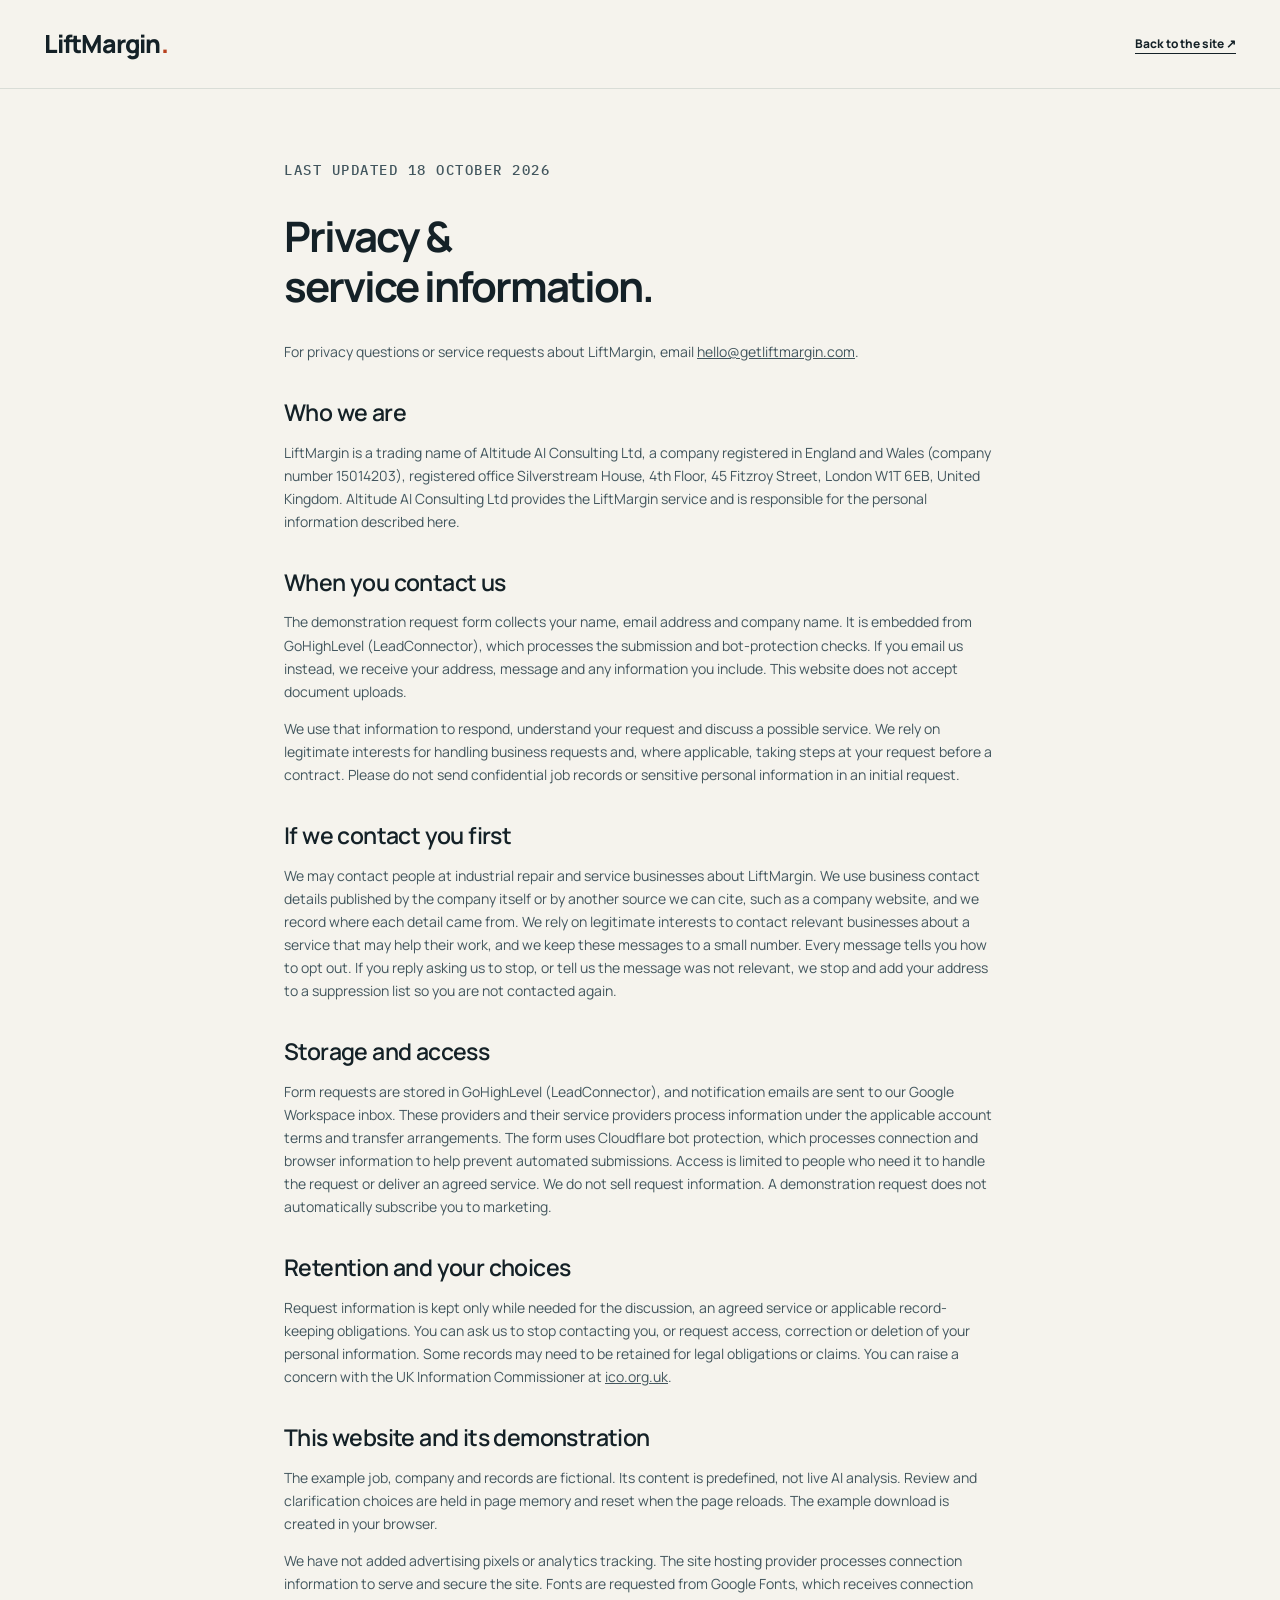
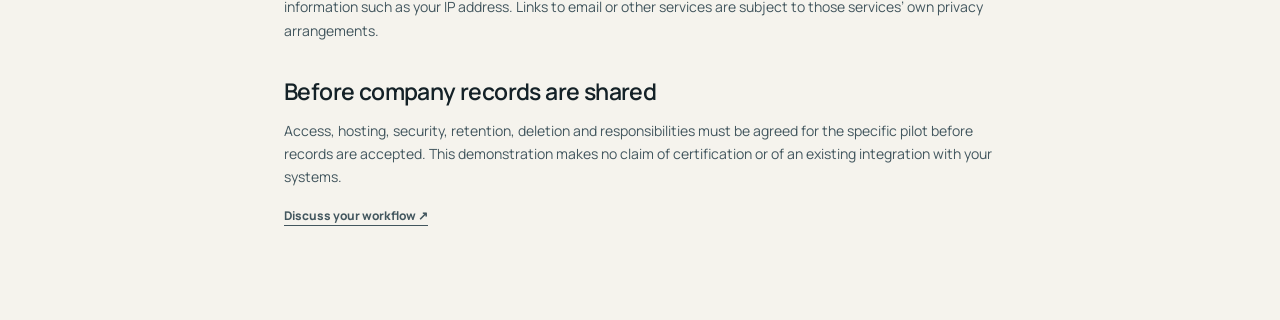
==== commit 58324db5: "Add trading-name footer, update privacy notice, remove em dashes Footer and privacy page name Altitu" ====
--- a/site/privacy.html
+++ b/site/privacy.html
@@ -1 +1 @@
-<!doctype html><html lang="en-US"><head><meta charset="utf-8"><meta name="viewport" content="width=device-width,initial-scale=1"><title>Privacy & service information — LiftMargin</title><meta name="description" content="How LiftMargin handles initial requests and information about this demonstration."><link rel="icon" href="assets/favicon.svg" type="image/svg+xml"><link rel="stylesheet" href="style.css"></head><body><header><nav class="wrap"><a class="wordmark" href="index.html">LiftMargin<span class="wordmark-dot">.</span></a><a class="text-link" href="index.html">Back to the site ↗</a></nav></header><main class="wrap privacy-main"><p class="eyebrow">LAST UPDATED 18 OCTOBER 2026</p><h1>Privacy &amp;<br>service information.</h1><p>For privacy questions or service requests about LiftMargin, email <a href="mailto:hello@getliftmargin.com">hello@getliftmargin.com</a>.</p><h2>When you contact us</h2><p>The demonstration request form collects your name, email address and company name. It is embedded from GoHighLevel (LeadConnector), which processes the submission and bot-protection checks. If you email us instead, we receive your address, message and any information you include. This website does not accept document uploads.</p><p>We use that information to respond, understand your request and discuss a possible service. We rely on legitimate interests for handling business requests and, where applicable, taking steps at your request before a contract. Please do not send confidential job records or sensitive personal information in an initial request.</p><h2>Storage and access</h2><p>Form requests are stored in GoHighLevel (LeadConnector), and notification emails are sent to our Google Workspace inbox. These providers and their service providers process information under the applicable account terms and transfer arrangements. The form uses Cloudflare bot protection, which processes connection and browser information to help prevent automated submissions. Access is limited to people who need it to handle the request or deliver an agreed service. We do not sell request information. A demonstration request does not automatically subscribe you to marketing.</p><h2>Retention and your choices</h2><p>Request information is kept only while needed for the discussion, an agreed service or applicable record-keeping obligations. You can ask us to stop contacting you, or request access, correction or deletion of your personal information. Some records may need to be retained for legal obligations or claims. You can raise a concern with the UK Information Commissioner at <a href="https://ico.org.uk/make-a-complaint/">ico.org.uk</a>.</p><h2>This website and its demonstration</h2><p>The example job, company and records are fictional. Its content is predefined, not live AI analysis. Review and clarification choices are held in page memory and reset when the page reloads. The example download is created in your browser.</p><p>We have not added advertising pixels or analytics tracking. The site hosting provider processes connection information to serve and secure the site. Fonts are requested from Google Fonts, which receives connection information such as your IP address. Links to email or other services are subject to those services’ own privacy arrangements.</p><h2>Before company records are shared</h2><p>Access, hosting, security, retention, deletion and responsibilities must be agreed for the specific pilot before records are accepted. This demonstration makes no claim of certification or of an existing integration with your systems.</p><p><a class="text-link" href="index.html#contact">Discuss your workflow ↗</a></p></main></body></html>
+<!doctype html><html lang="en-US"><head><meta charset="utf-8"><meta name="viewport" content="width=device-width,initial-scale=1"><title>Privacy & service information | LiftMargin</title><meta name="description" content="How LiftMargin handles initial requests and information about this demonstration."><link rel="icon" href="assets/favicon.svg" type="image/svg+xml"><link rel="stylesheet" href="style.css"></head><body><header><nav class="wrap"><a class="wordmark" href="index.html">LiftMargin<span class="wordmark-dot">.</span></a><a class="text-link" href="index.html">Back to the site ↗</a></nav></header><main class="wrap privacy-main"><p class="eyebrow">LAST UPDATED 18 OCTOBER 2026</p><h1>Privacy &amp;<br>service information.</h1><p>For privacy questions or service requests about LiftMargin, email <a href="mailto:hello@getliftmargin.com">hello@getliftmargin.com</a>.</p><h2>Who we are</h2><p>LiftMargin is a trading name of Altitude AI Consulting Ltd, a company registered in England and Wales (company number 15014203), registered office Silverstream House, 4th Floor, 45 Fitzroy Street, London W1T 6EB, United Kingdom. Altitude AI Consulting Ltd provides the LiftMargin service and is responsible for the personal information described here.</p><h2>When you contact us</h2><p>The demonstration request form collects your name, email address and company name. It is embedded from GoHighLevel (LeadConnector), which processes the submission and bot-protection checks. If you email us instead, we receive your address, message and any information you include. This website does not accept document uploads.</p><p>We use that information to respond, understand your request and discuss a possible service. We rely on legitimate interests for handling business requests and, where applicable, taking steps at your request before a contract. Please do not send confidential job records or sensitive personal information in an initial request.</p><h2>If we contact you first</h2><p>We may contact people at industrial repair and service businesses about LiftMargin. We use business contact details published by the company itself or by another source we can cite, such as a company website, and we record where each detail came from. We rely on legitimate interests to contact relevant businesses about a service that may help their work, and we keep these messages to a small number. Every message tells you how to opt out. If you reply asking us to stop, or tell us the message was not relevant, we stop and add your address to a suppression list so you are not contacted again.</p><h2>Storage and access</h2><p>Form requests are stored in GoHighLevel (LeadConnector), and notification emails are sent to our Google Workspace inbox. These providers and their service providers process information under the applicable account terms and transfer arrangements. The form uses Cloudflare bot protection, which processes connection and browser information to help prevent automated submissions. Access is limited to people who need it to handle the request or deliver an agreed service. We do not sell request information. A demonstration request does not automatically subscribe you to marketing.</p><h2>Retention and your choices</h2><p>Request information is kept only while needed for the discussion, an agreed service or applicable record-keeping obligations. You can ask us to stop contacting you, or request access, correction or deletion of your personal information. Some records may need to be retained for legal obligations or claims. You can raise a concern with the UK Information Commissioner at <a href="https://ico.org.uk/make-a-complaint/">ico.org.uk</a>.</p><h2>This website and its demonstration</h2><p>The example job, company and records are fictional. Its content is predefined, not live AI analysis. Review and clarification choices are held in page memory and reset when the page reloads. The example download is created in your browser.</p><p>We have not added advertising pixels or analytics tracking. The site hosting provider processes connection information to serve and secure the site. Fonts are requested from Google Fonts, which receives connection information such as your IP address. Links to email or other services are subject to those services’ own privacy arrangements.</p><h2>Before company records are shared</h2><p>Access, hosting, security, retention, deletion and responsibilities must be agreed for the specific pilot before records are accepted. This demonstration makes no claim of certification or of an existing integration with your systems.</p><p><a class="text-link" href="index.html#contact">Discuss your workflow ↗</a></p></main></body></html>
--- a/site/style.css
+++ b/site/style.css
@@ -5,3 +5,4 @@
 .commercial-purpose{border-left:3px solid var(--orange);padding:4px 0 4px 23px;margin:0 0 38px;max-width:880px}.commercial-purpose h3{font-size:18px;margin:0 0 8px}.commercial-purpose p{font-size:14px;color:var(--steel);margin:0}.hero h1{font-size:clamp(38px,4.1vw,59px)}@media(max-width:750px){.hero h1{font-size:43px}.contact-section h2{font-size:34px}}
 
 .request-form-shell{max-width:760px;margin:30px auto 20px;background:#fff;border-radius:8px;overflow:hidden}.request-form-shell iframe{display:block;width:100%;height:1000px;border:0;background:#fff}.contact-section .contact-note a{text-decoration:underline;text-underline-offset:3px}@media(max-width:750px){.request-form-shell iframe{height:1100px}}
+footer p.legal{flex-basis:100%;margin:0;font-size:9px;line-height:1.6;max-width:820px}
